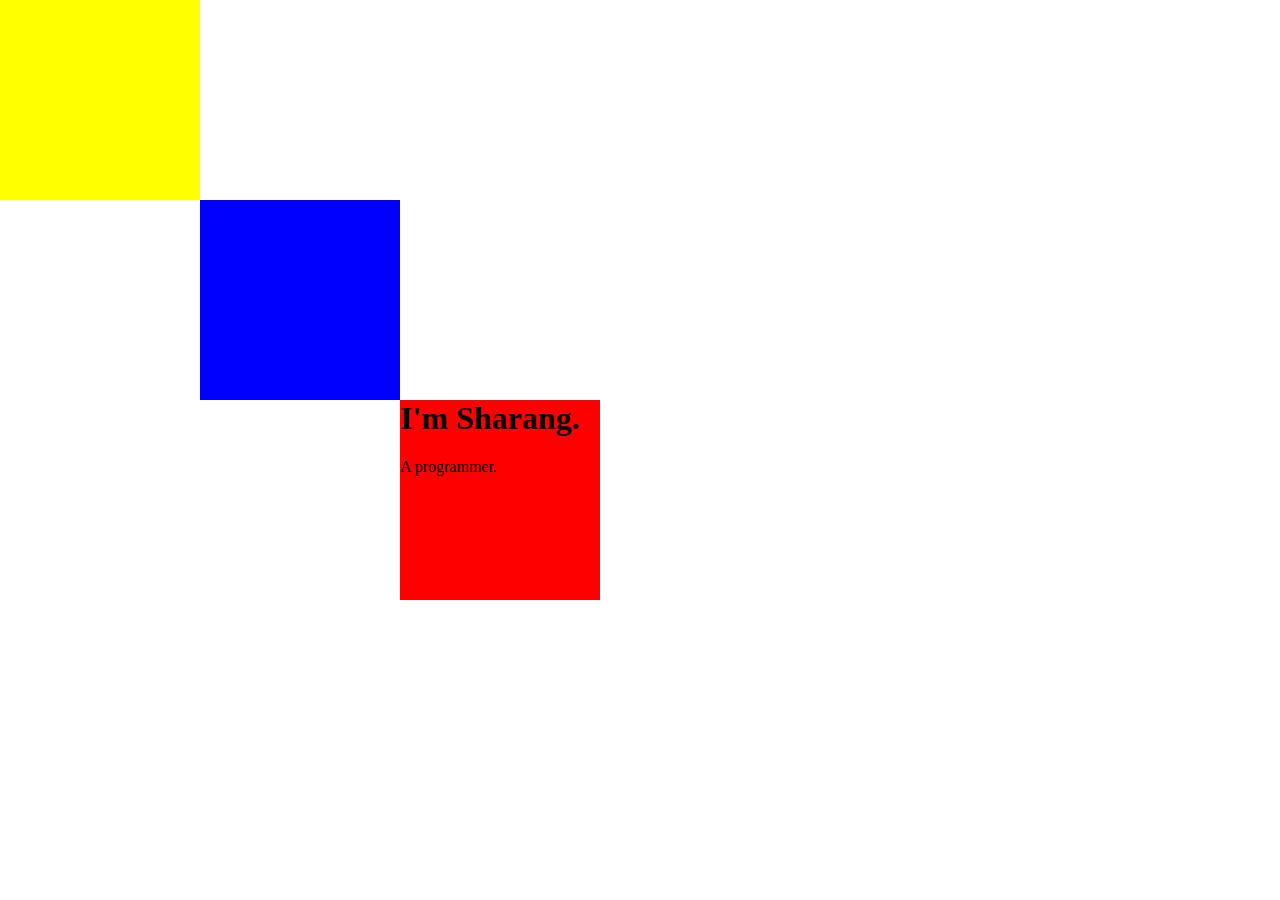
==== resume/index.html @ 3bb9b745 "first web development commit" ====
<!DOCTYPE html>
<html lang="">
<head>
    <meta charset="utf-8">
    <meta name="viewport" content="width=device-width, initial-scale=1.0">
    <link rel="stylesheet" href="css/styles.css">
    <link rel="icon" href="favicon.png">
    <title>Sharang Gupta</title>
</head>

<body>
    <div class="topcontainer">
        <h1>I'm Sharang.</h1>
        <p>A programmer.</p>
    </div>
    
    <div class="middlecontainer">
        
    </div>
    
    <div class="bottomcontainer">
        
    </div>

</body></html>
---- resume/css/styles.css ----
.heading {
    background-color: #E4F9F5;
}

h1 {
    margin-top: 0;
}

body{
    margin: 0;
}

.topcontainer{
    background-color: red;
    height: 200px;
    width: 200px;
    position: absolute;
    left:400px;
    top:400px;
}

.middlecontainer{
    background-color: blue;
    height: 200px;
    width: 200px;
    position: absolute;
    left:200px;
    top:200px;
}

.bottomcontainer{
    background-color: yellow;
    height: 200px;
    width: 200px;
    position:absolute;
    
}
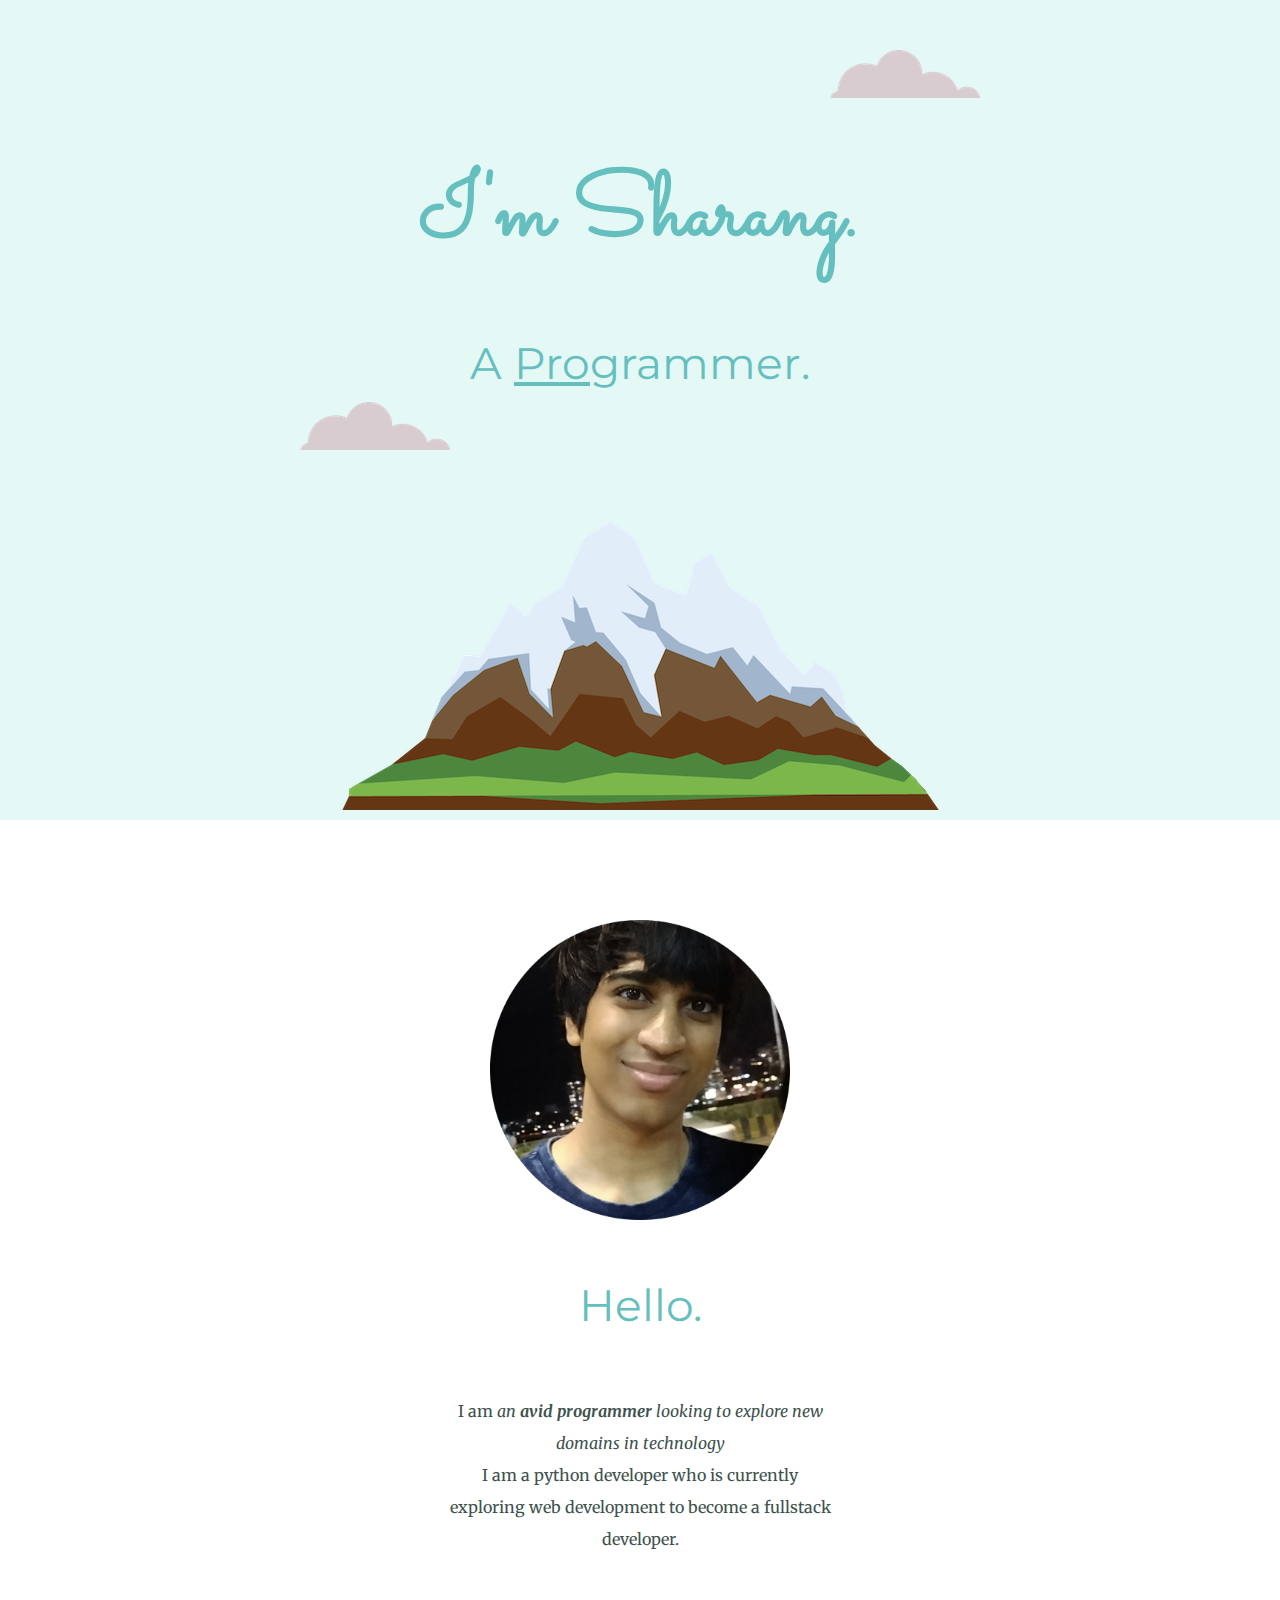
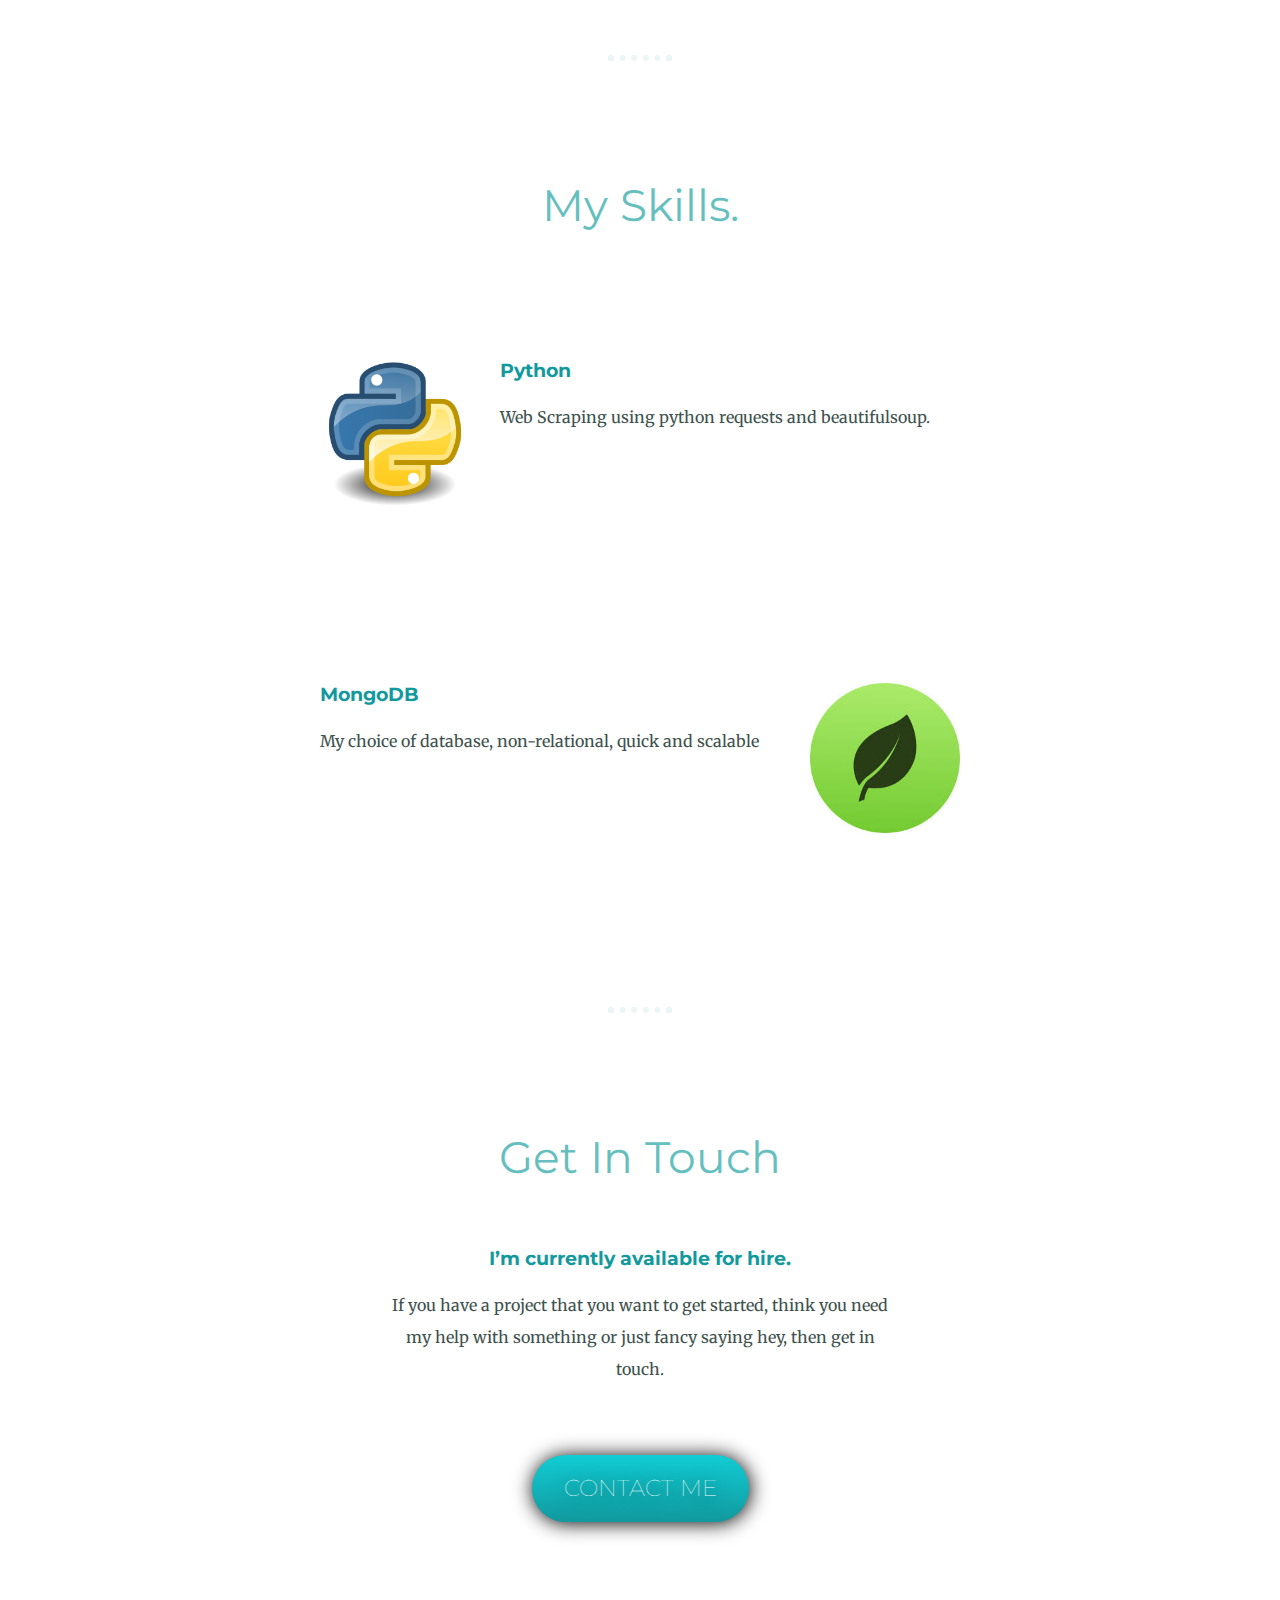
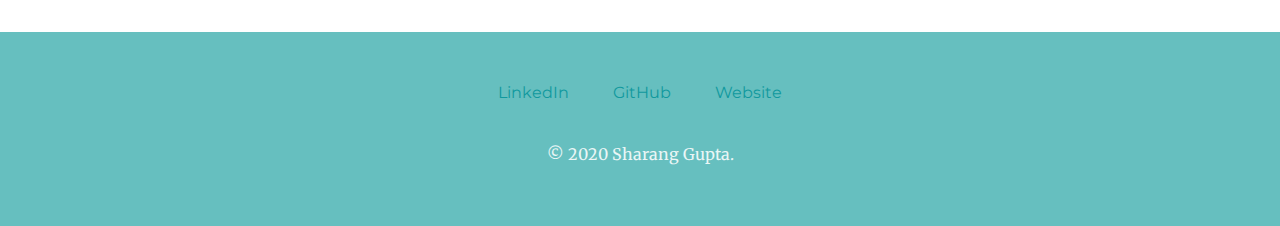
==== commit 4b1305c5: "consolidated and added latest learnings" ====
--- a/resume/index.html
+++ b/resume/index.html
@@ -1,25 +1,63 @@
-<!DOCTYPE html>
-<html lang="">
-<head>
-    <meta charset="utf-8">
-    <meta name="viewport" content="width=device-width, initial-scale=1.0">
-    <link rel="stylesheet" href="css/styles.css">
-    <link rel="icon" href="favicon.png">
-    <title>Sharang Gupta</title>
-</head>
-
-<body>
-    <div class="topcontainer">
-        <h1>I'm Sharang.</h1>
-        <p>A programmer.</p>
-    </div>
-    
-    <div class="middlecontainer">
-        
-    </div>
-    
-    <div class="bottomcontainer">
-        
-    </div>
-
-</body></html>
+<!DOCTYPE html>
+<html lang="">
+
+<head>
+  <meta charset="utf-8">
+  <meta name="viewport" content="width=device-width, initial-scale=1.0">
+  <link rel="stylesheet" href="css/styles.css">
+  <link rel="icon" href="images/favicon.png">
+  <link href="https://fonts.googleapis.com/css?family=Merriweather|Montserrat|Pacifico&display=swap" rel="stylesheet">
+  <link href="https://fonts.googleapis.com/css?family=Sacramento&display=swap" rel="stylesheet">
+  <title>Sharang Gupta</title>
+</head>
+
+<body>
+  <div class="topcontainer">
+    <img class="top-cloud" src="images/cloud.png" alt="cloud-img" />
+    <h1>I'm Sharang.</h1>
+    <h2>A <span id="underline">Pro</span>grammer.</h2>
+    <img class="bottom-cloud" src="images/cloud.png" alt="cloud-img">
+    <img src="images/mountain.png" alt="mountain-img" />
+  </div>
+
+  <div class="middle-container">
+    <div class="profile">
+      <img class="profilepic" src="images/profile.png" alt="sharang profile picture">
+      <h2>Hello.</h2>
+      <p class="intro">I am <em>an <strong>avid programmer </strong>looking to explore new domains in technology</em></p>
+      <p class="intro">I am a python developer who is currently exploring web development to become a fullstack developer.</p>
+    </div>
+    <hr>
+    <div class="skills">
+      <h2>My Skills.</h2>
+      <div class="skill-row">
+        <img class="python-img" src="images/python.png" alt="" style="width:150px;height:150px">
+        <h3>Python</h3>
+        <p class="code-skill-description">Web Scraping using python requests and beautifulsoup.</p>
+      </div>
+      <div class="skill-row">
+        <img class="mongo-img" src="images/mongo.jpeg" alt="" style="width:150px;height:150px">
+        <h3>MongoDB</h3>
+        <p class="code-skill-description">My choice of database, non-relational, quick and scalable</p>
+      </div>
+    </div>
+    <hr>
+    <div class="contact-me">
+      <h2>Get In Touch</h2>
+      <h3>I’m currently available for hire.</h3>
+      <p>If you have a project that you want to get started, think you need my help with something or just fancy saying hey, then get in touch.</p>
+    </div>
+    <a class="btn" href="mailto:sharanggupta96@gmail.com">CONTACT ME</a>
+  </div>
+
+
+  <div class="bottom-container">
+    <a class="footer-link" href="https://www.linkedin.com/in/sharang-gupta-b8399bb4/">LinkedIn</a>
+    <a class="footer-link" href="https://github.com/sharang1996">GitHub</a>
+    <a class="footer-link" href="https://sharang1996.github.io/cv/">Website</a>
+    <p class="copyright">© 2020 Sharang Gupta.</p>
+  </div>
+
+</body>
+
+</html>
--- a/resume/css/styles.css
+++ b/resume/css/styles.css
@@ -1,37 +1,170 @@
-.heading {
-    background-color: #E4F9F5;
-}
-
-h1 {
-    margin-top: 0;
-}
-
-body{
-    margin: 0;
-}
-
-.topcontainer{
-    background-color: red;
-    height: 200px;
-    width: 200px;
-    position: absolute;
-    left:400px;
-    top:400px;
-}
-
-.middlecontainer{
-    background-color: blue;
-    height: 200px;
-    width: 200px;
-    position: absolute;
-    left:200px;
-    top:200px;
-}
-
-.bottomcontainer{
-    background-color: yellow;
-    height: 200px;
-    width: 200px;
-    position:absolute;
-    
-}+.heading {
+  background-color: #E4F9F5;
+}
+
+h1 {
+  margin: 50px auto 0px auto;
+  font-size: 5.625rem;
+  font-family: 'Sacramento', cursive;
+  color: #66BFBF;
+}
+
+h2 {
+  font-family: 'Montserrat', sans-serif;
+  color: #66BFBF;
+  font-size: 2.75rem;
+  line-height: 2;
+  font-weight: normal;
+  padding-bottom: 10px;
+}
+
+h3 {
+  color: #11999E;
+  font-family: 'Montserrat', sans-serif;
+}
+
+hr {
+  border: dotted #EAF6F6 6px;
+  border-bottom: none;
+  width: 4%;
+  margin: 100px auto;
+}
+
+p {
+  line-height: 2;
+}
+a{
+  color:#11999E;
+  font-family: 'Montserrat', sans-serif;
+  margin:10px 20px;
+  text-decoration: none;
+}
+
+a:hover{
+  color: #EAF6F6;
+}
+
+.profilepic {
+  width: 300px;
+  height: 300px;
+}
+
+.skill-row {
+  width: 50%;
+  margin: 100px auto 250px;
+  text-align: left;
+}
+
+.mongo-img {
+  width: 25%;
+  float: right;
+  margin-left: 30px;
+}
+
+.python-img {
+  width: 25%;
+  float: left;
+  margin-right: 30px;
+}
+
+#underline {
+  text-decoration: underline;
+}
+
+.top-cloud {
+  position: absolute;
+  top: 50px;
+  right: 300px;
+}
+
+.bottom-cloud {
+  position: absolute;
+  left: 300px;
+  bottom: 450px;
+}
+
+.topcontainer {
+  background-color: #E4F9F5;
+  font-family: 'Montserrat', sans-serif;
+  height: 100%;
+  padding-top: 100px;
+  font-size: 40px;
+}
+
+.middle-container {
+  margin: 100px 0;
+}
+
+.bottom-container{
+  background-color: #66BFBF;
+  padding: 50px 0 20px;
+}
+
+.intro {
+  width: 30%;
+  margin: auto;
+}
+
+.contact-me{
+  width:40%;
+  margin:40px auto 60px;
+}
+
+.btn {
+   background: #11CDD4;
+   background-image: -webkit-linear-gradient(top, #11CDD4, #11999E);
+   background-image: -moz-linear-gradient(top, #11CDD4, #11999E);
+   background-image: -ms-linear-gradient(top, #11CDD4, #11999E);
+   background-image: -o-linear-gradient(top, #11CDD4, #11999E);
+   background-image: linear-gradient(to bottom, #11CDD4, #11999E);
+   -webkit-border-radius: 100px;
+   -moz-border-radius: 100px;
+   border-radius: 100px;
+   height: 13px;
+   line-height: 13px;
+   color: #FFFFFF;
+   font-family: 'Montserrat', sans-serif;
+   width: 163px;
+   font-size: 23px;
+   font-weight: 100;
+   padding: 27px;
+   box-shadow: 1px 1px 20px 0px #000000;
+   -webkit-box-shadow: 1px 1px 20px 0px #000000;
+   -moz-box-shadow: 1px 1px 20px 0px #000000;
+   text-shadow: 1px 1px 20px #000000;
+   border: solid #337FED 0px;
+   text-decoration: none;
+   display: inline-block;
+   cursor: pointer;
+   text-align: center;
+}
+
+.btn:hover {
+   border: solid #337FED 0px;
+   background: #30E3CB;
+   background-image: -webkit-linear-gradient(top, #30E3CB, #2BC4AD);
+   background-image: -moz-linear-gradient(top, #30E3CB, #2BC4AD);
+   background-image: -ms-linear-gradient(top, #30E3CB, #2BC4AD);
+   background-image: -o-linear-gradient(top, #30E3CB, #2BC4AD);
+   background-image: linear-gradient(to bottom, #30E3CB, #2BC4AD);
+   -webkit-border-radius: 100px;
+   -moz-border-radius: 100px;
+   border-radius: 100px;
+   text-decoration: none;
+}
+
+.copyright{
+  color: #EAF6F6;
+  font-size: 1rem;
+  padding: 20px 0;
+}
+body {
+  margin: 0;
+  color: #40514E;
+  text-align: center;
+  font-family: 'Merriweather', serif;
+}
+
+html {
+  height: 100%;
+}
